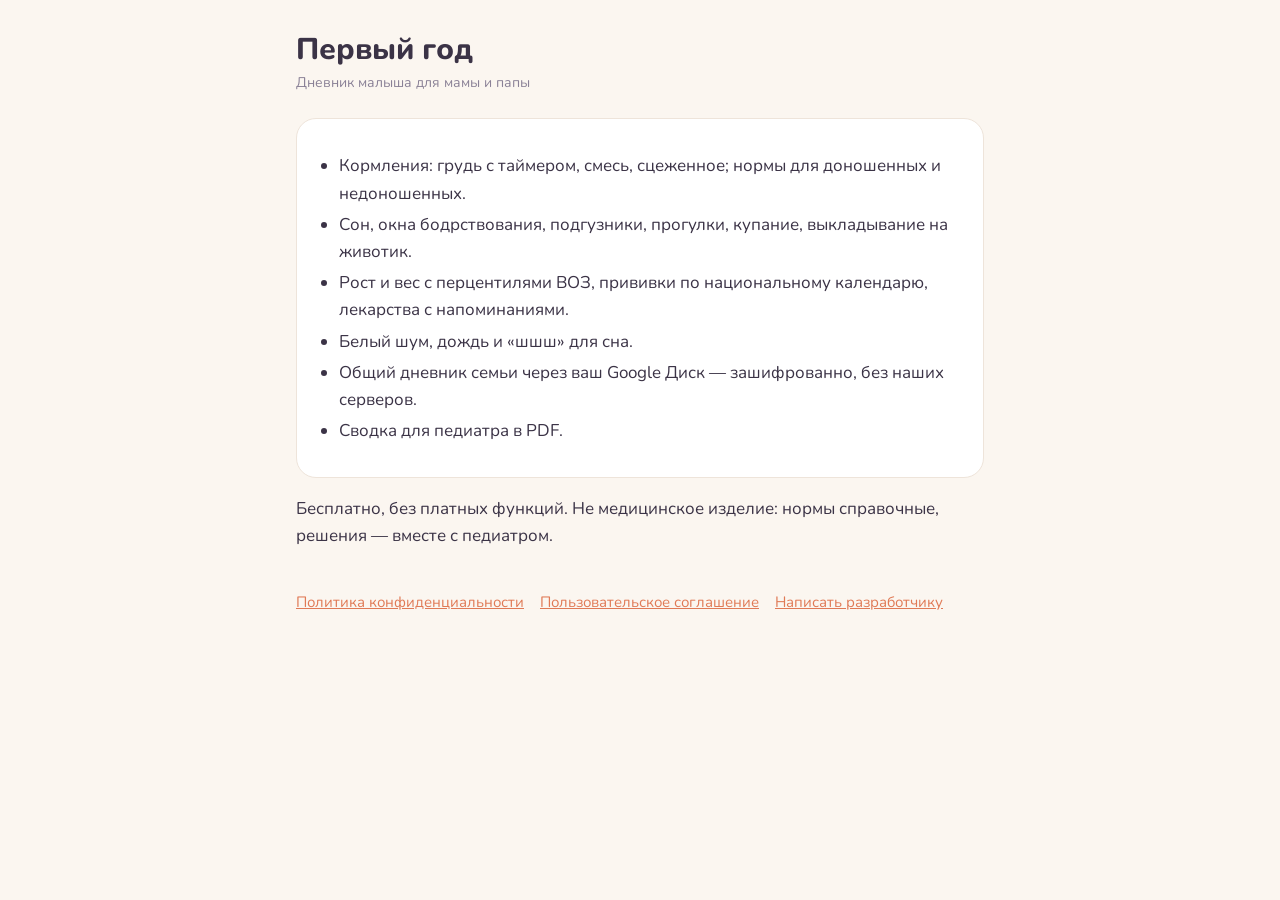
==== index.html @ 874af63f "Add files via upload" ====
<!doctype html>
<html lang="ru">
<head>
<meta charset="utf-8">
<meta name="viewport" content="width=device-width, initial-scale=1">
<title>Первый год — дневник малыша</title>
<meta name="description" content="Кормления, сон, подгузники и рост малыша. Общий дневник для мамы и папы без регистрации и серверов.">
<link rel="preconnect" href="https://fonts.googleapis.com">
<link href="https://fonts.googleapis.com/css2?family=Nunito:wght@400;700;800&display=swap" rel="stylesheet">
<link rel="stylesheet" href="style.css">
</head>
<body>
<main>
<h1>Первый год</h1>
<p class="date">Дневник малыша для мамы и папы</p>

<div class="card">
<ul>
<li>Кормления: грудь с таймером, смесь, сцеженное; нормы для доношенных
и недоношенных.</li>
<li>Сон, окна бодрствования, подгузники, прогулки, купание, выкладывание
на животик.</li>
<li>Рост и вес с перцентилями ВОЗ, прививки по национальному календарю,
лекарства с напоминаниями.</li>
<li>Белый шум, дождь и «шшш» для сна.</li>
<li>Общий дневник семьи через ваш Google Диск — зашифрованно, без наших
серверов.</li>
<li>Сводка для педиатра в PDF.</li>
</ul>
</div>

<p>Бесплатно, без платных функций. Не медицинское изделие: нормы
справочные, решения — вместе с педиатром.</p>

<nav>
<a href="privacy.html">Политика конфиденциальности</a>
<a href="terms.html">Пользовательское соглашение</a>
<a href="mailto:fadupishme@yandex.ru">Написать разработчику</a>
</nav>
</main>
</body>
</html>
---- style.css ----
:root {
  --bg: #fbf6f0;
  --card: #ffffff;
  --ink: #3b3346;
  --muted: #8a8196;
  --accent: #e07a56;
  --line: #eee4da;
}
@media (prefers-color-scheme: dark) {
  :root {
    --bg: #1c1a24;
    --card: #26232f;
    --ink: #efe7dd;
    --muted: #a79fb2;
    --accent: #f2a98e;
    --line: #34303e;
  }
}
* { box-sizing: border-box; }
body {
  margin: 0;
  background: var(--bg);
  color: var(--ink);
  font: 17px/1.6 "Nunito", system-ui, sans-serif;
}
main {
  max-width: 720px;
  margin: 0 auto;
  padding: 32px 16px 64px;
}
h1 { font-size: 30px; line-height: 1.2; margin: 0 0 4px; font-weight: 800; }
h2 { font-size: 20px; margin: 32px 0 8px; color: var(--accent); font-weight: 800; }
.date { color: var(--muted); font-size: 14px; margin: 0 0 24px; }
.card {
  background: var(--card);
  border-radius: 20px;
  padding: 16px 20px;
  margin: 16px 0;
  border: 1px solid var(--line);
}
a { color: var(--accent); }
ul { padding-left: 22px; }
li { margin: 4px 0; }
nav { display: flex; gap: 16px; flex-wrap: wrap; margin-top: 40px; font-size: 15px; }
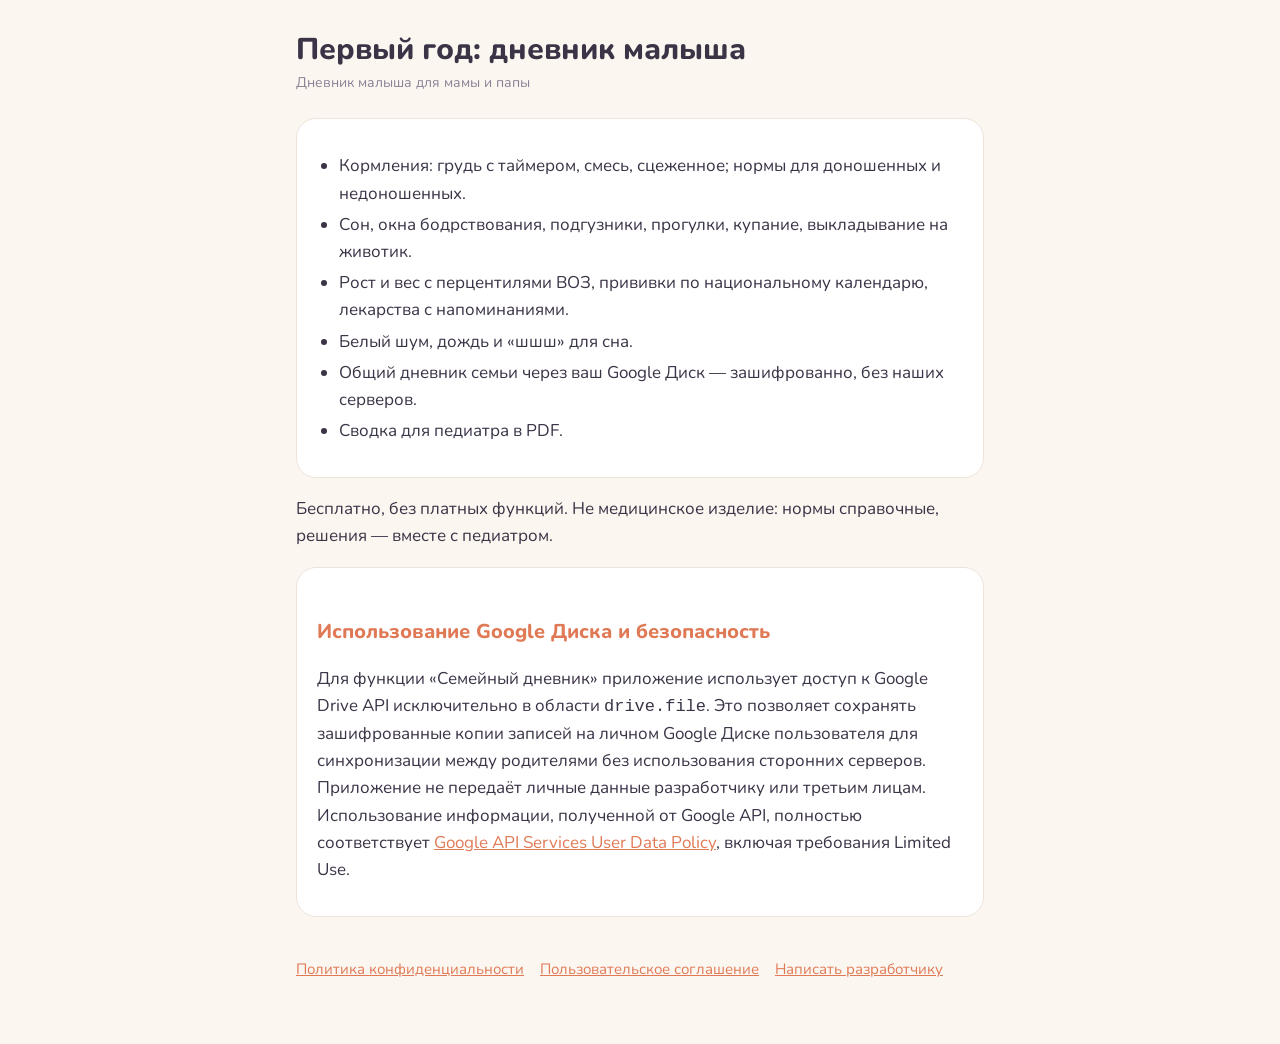
==== commit 09b9ea45: "Add files via upload" ====
--- a/index.html
+++ b/index.html
@@ -3,15 +3,16 @@
 <head>
 <meta charset="utf-8">
 <meta name="viewport" content="width=device-width, initial-scale=1">
-<title>Первый год — дневник малыша</title>
+<title>Первый год: дневник малыша — официальный сайт</title>
 <meta name="description" content="Кормления, сон, подгузники и рост малыша. Общий дневник для мамы и папы без регистрации и серверов.">
+<meta name="google-site-verification" content="vR8bD6rFGTOWXB5edoFvq4CKk7wawj47dbbazmVTZXE" />
 <link rel="preconnect" href="https://fonts.googleapis.com">
 <link href="https://fonts.googleapis.com/css2?family=Nunito:wght@400;700;800&display=swap" rel="stylesheet">
 <link rel="stylesheet" href="style.css">
 </head>
 <body>
 <main>
-<h1>Первый год</h1>
+<h1>Первый год: дневник малыша</h1>
 <p class="date">Дневник малыша для мамы и папы</p>
 
 <div class="card">
@@ -32,6 +33,11 @@
 <p>Бесплатно, без платных функций. Не медицинское изделие: нормы
 справочные, решения — вместе с педиатром.</p>
 
+<div class="card">
+<h2>Использование Google Диска и безопасность</h2>
+<p>Для функции «Семейный дневник» приложение использует доступ к Google Drive API исключительно в области <code>drive.file</code>. Это позволяет сохранять зашифрованные копии записей на личном Google Диске пользователя для синхронизации между родителями без использования сторонних серверов. Приложение не передаёт личные данные разработчику или третьим лицам. Использование информации, полученной от Google API, полностью соответствует <a href="https://developers.google.com/terms/api-services-user-data-policy" target="_blank" rel="noopener">Google API Services User Data Policy</a>, включая требования Limited Use.</p>
+</div>
+
 <nav>
 <a href="privacy.html">Политика конфиденциальности</a>
 <a href="terms.html">Пользовательское соглашение</a>
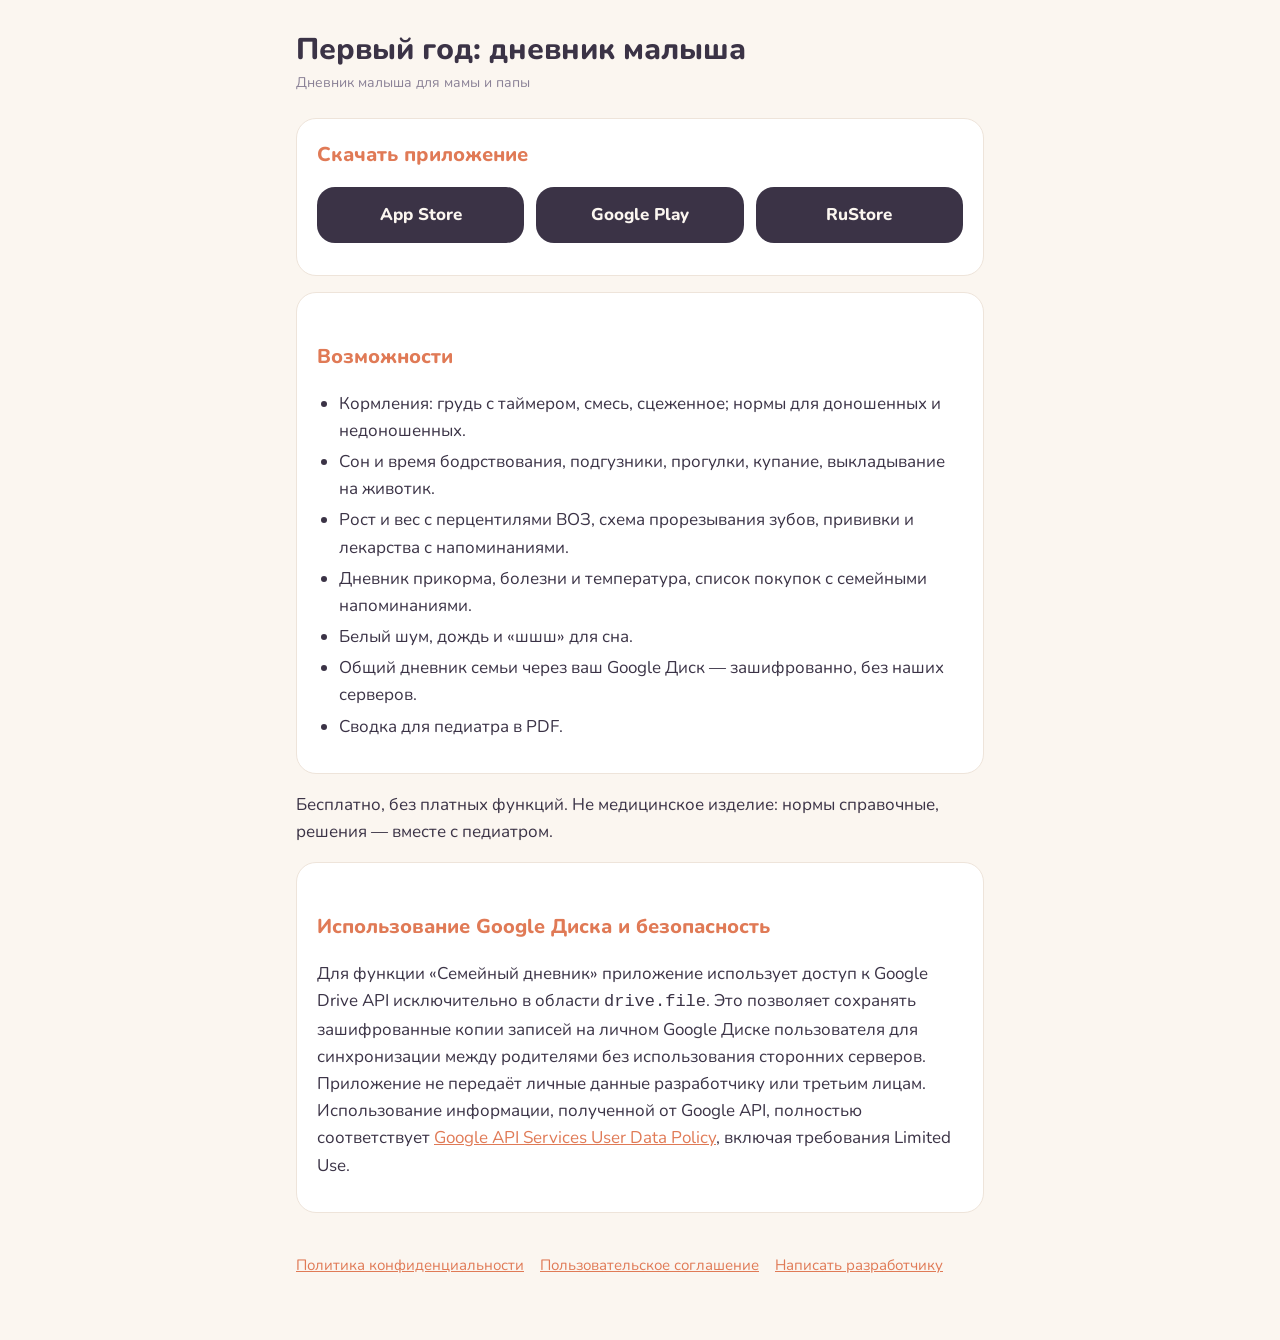
==== commit 194c132e: "App Store: кнопки на главной и в приглашении Co-Authored-By: Claude Opus 5.5 <noreply@anthropic.com>" ====
--- a/index.html
+++ b/index.html
@@ -16,13 +16,23 @@
 <p class="date">Дневник малыша для мамы и папы</p>
 
 <div class="card">
+<h2 style="margin-top: 4px;">Скачать приложение</h2>
+<div class="btn-group">
+<a class="btn primary" href="https://apps.apple.com/app/id6823520055">App Store</a>
+<a class="btn primary" href="https://play.google.com/store/apps/details?id=ru.perviigod.pervii_god">Google Play</a>
+<a class="btn primary" href="https://www.rustore.ru/catalog/app/ru.perviigod.pervii_god">RuStore</a>
+</div>
+</div>
+
+<div class="card">
+<h2>Возможности</h2>
 <ul>
 <li>Кормления: грудь с таймером, смесь, сцеженное; нормы для доношенных
 и недоношенных.</li>
-<li>Сон, окна бодрствования, подгузники, прогулки, купание, выкладывание
+<li>Сон и время бодрствования, подгузники, прогулки, купание, выкладывание
 на животик.</li>
-<li>Рост и вес с перцентилями ВОЗ, прививки по национальному календарю,
-лекарства с напоминаниями.</li>
+<li>Рост и вес с перцентилями ВОЗ, схема прорезывания зубов, прививки и лекарства с напоминаниями.</li>
+<li>Дневник прикорма, болезни и температура, список покупок с семейными напоминаниями.</li>
 <li>Белый шум, дождь и «шшш» для сна.</li>
 <li>Общий дневник семьи через ваш Google Диск — зашифрованно, без наших
 серверов.</li>
--- a/style.css
+++ b/style.css
@@ -42,3 +42,12 @@
 ul { padding-left: 22px; }
 li { margin: 4px 0; }
 nav { display: flex; gap: 16px; flex-wrap: wrap; margin-top: 40px; font-size: 15px; }
+.btn {
+  display: inline-block; box-sizing: border-box; text-align: center;
+  padding: 14px 20px; border-radius: 18px; font: inherit; font-weight: 800;
+  text-decoration: none; border: 0; cursor: pointer; margin: 4px 0;
+}
+.btn.primary { background: var(--ink); color: var(--bg); }
+.btn.secondary { background: var(--card); color: var(--ink); border: 1px solid var(--line); }
+.btn-group { display: flex; gap: 12px; flex-wrap: wrap; margin: 12px 0; }
+.btn-group .btn { flex: 1 1 180px; }
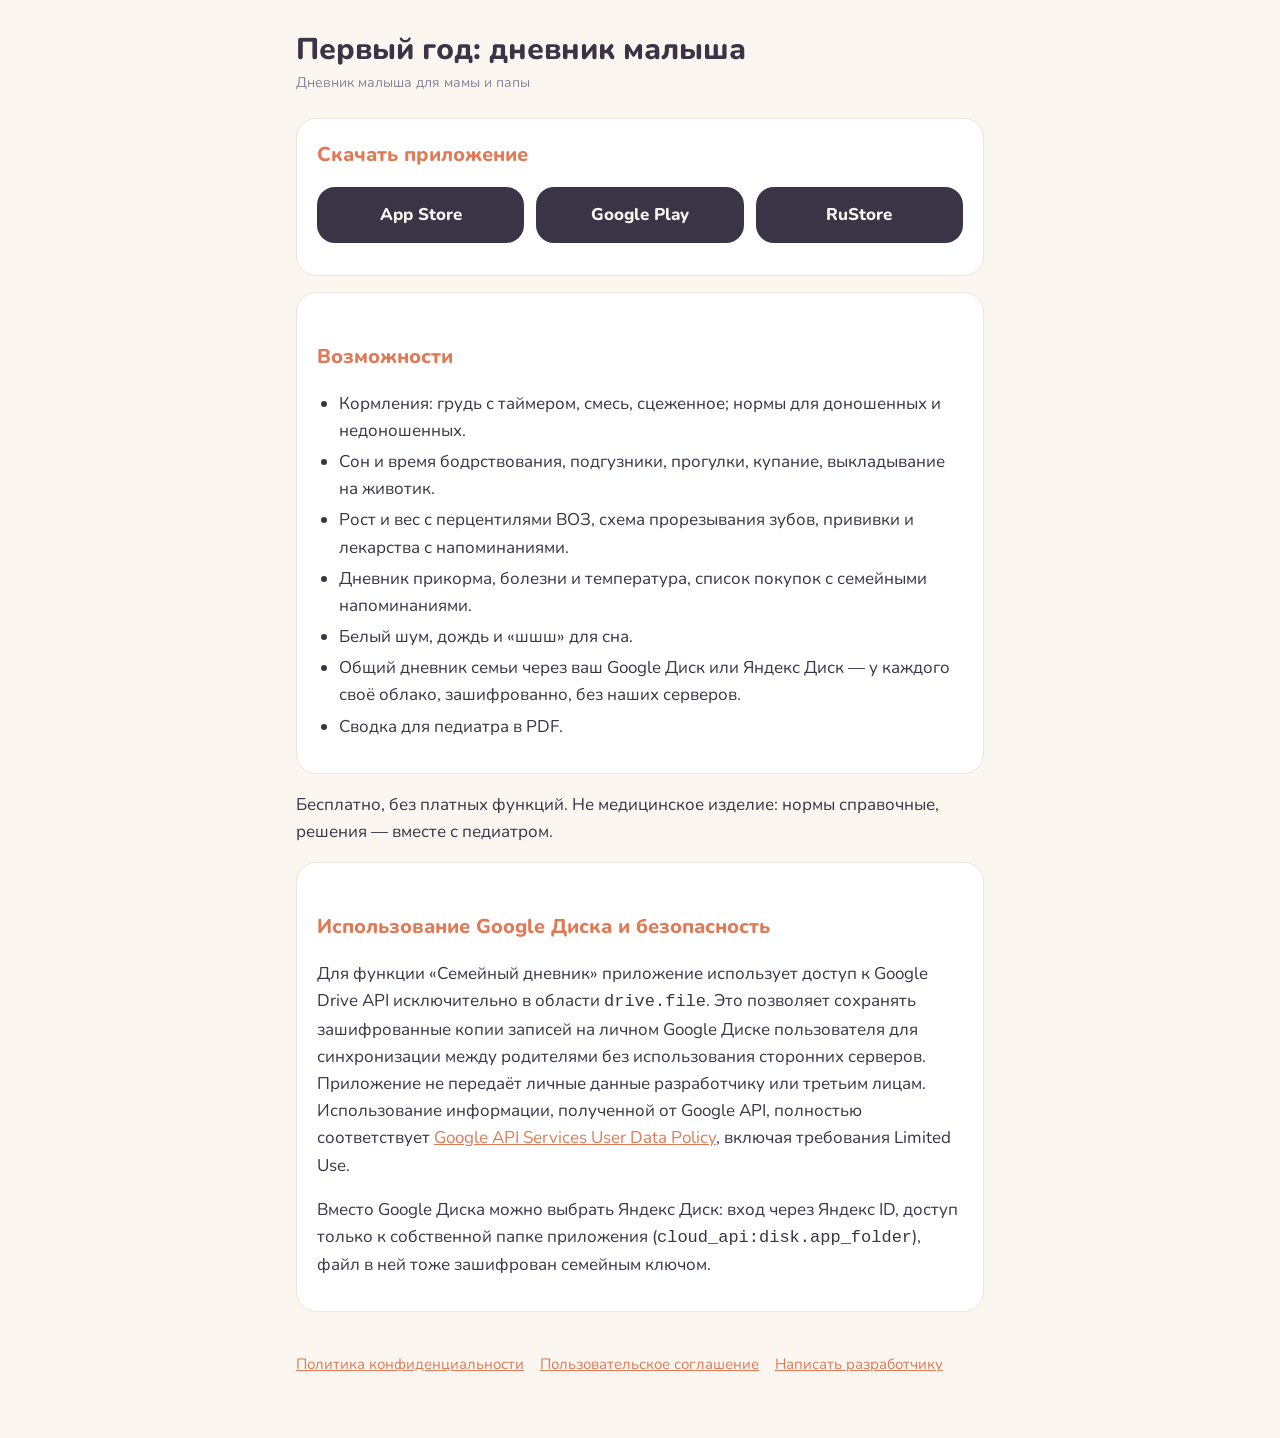
==== commit 01eb14b8: "Политика и соглашение: Яндекс Диск как альтернатива Google, коллаж (фото на телефоне), без отправки " ====
--- a/index.html
+++ b/index.html
@@ -34,8 +34,8 @@
 <li>Рост и вес с перцентилями ВОЗ, схема прорезывания зубов, прививки и лекарства с напоминаниями.</li>
 <li>Дневник прикорма, болезни и температура, список покупок с семейными напоминаниями.</li>
 <li>Белый шум, дождь и «шшш» для сна.</li>
-<li>Общий дневник семьи через ваш Google Диск — зашифрованно, без наших
-серверов.</li>
+<li>Общий дневник семьи через ваш Google Диск или Яндекс Диск — у каждого
+своё облако, зашифрованно, без наших серверов.</li>
 <li>Сводка для педиатра в PDF.</li>
 </ul>
 </div>
@@ -46,6 +46,9 @@
 <div class="card">
 <h2>Использование Google Диска и безопасность</h2>
 <p>Для функции «Семейный дневник» приложение использует доступ к Google Drive API исключительно в области <code>drive.file</code>. Это позволяет сохранять зашифрованные копии записей на личном Google Диске пользователя для синхронизации между родителями без использования сторонних серверов. Приложение не передаёт личные данные разработчику или третьим лицам. Использование информации, полученной от Google API, полностью соответствует <a href="https://developers.google.com/terms/api-services-user-data-policy" target="_blank" rel="noopener">Google API Services User Data Policy</a>, включая требования Limited Use.</p>
+<p>Вместо Google Диска можно выбрать Яндекс Диск: вход через Яндекс ID,
+доступ только к собственной папке приложения (<code>cloud_api:disk.app_folder</code>),
+файл в ней тоже зашифрован семейным ключом.</p>
 </div>
 
 <nav>
